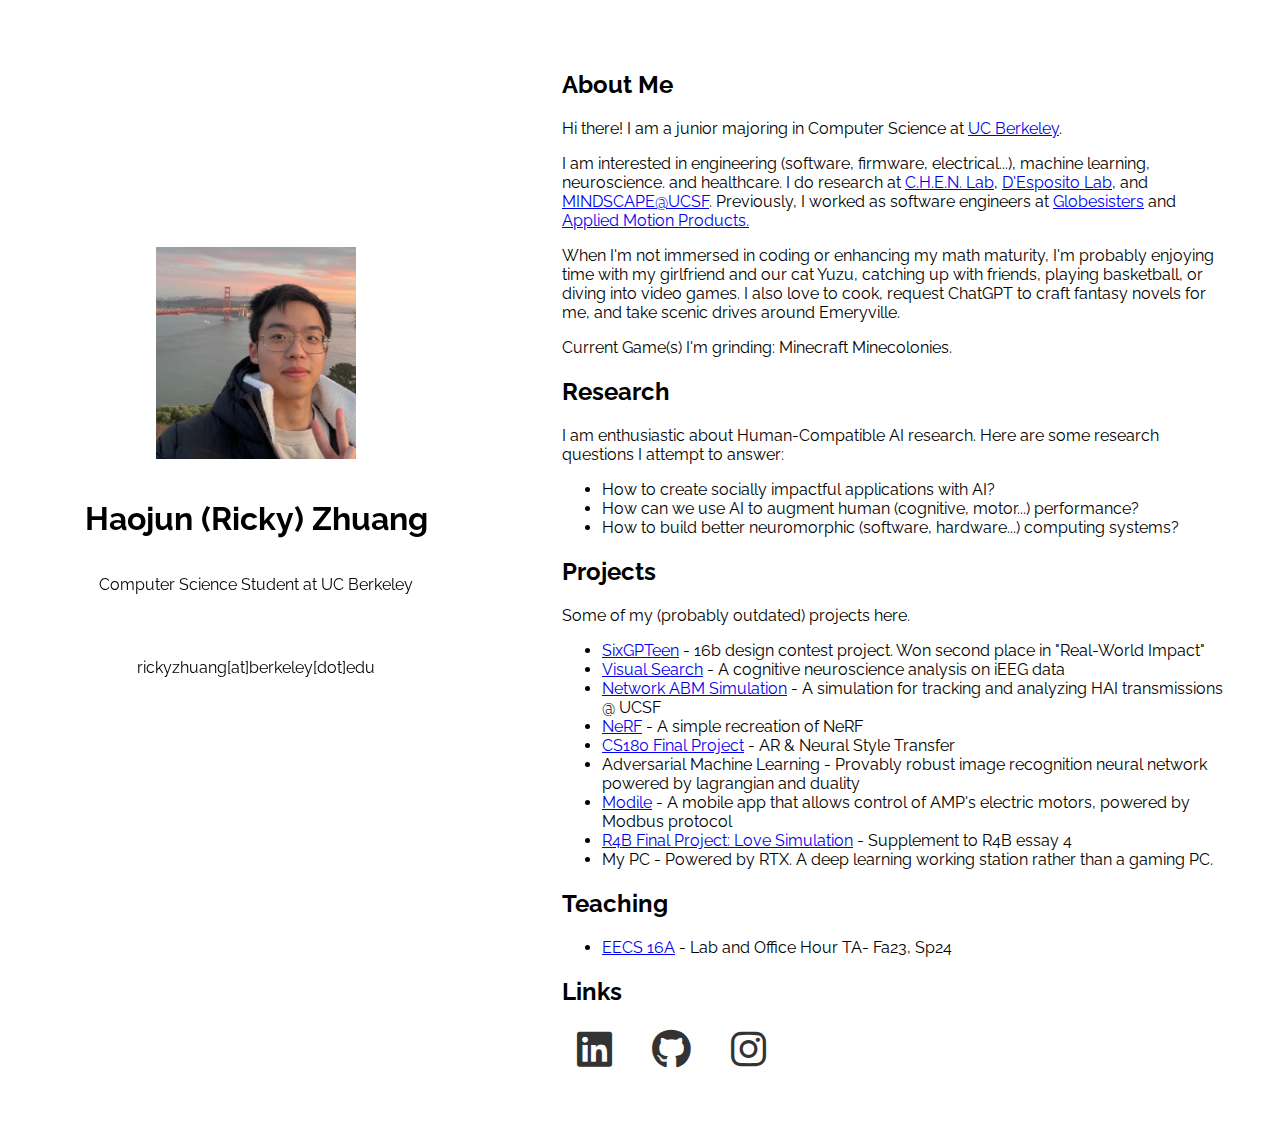
==== index.html @ f9fc4f5f "changes" ====
<!DOCTYPE html>
<html lang="en">
<head>
    <meta charset="UTF-8">
    <meta name="viewport" content="width=device-width, initial-scale=1.0">
    <title>Haojun</title>
    <link rel="stylesheet" href="style.css">
    <link rel="stylesheet" href="https://cdnjs.cloudflare.com/ajax/libs/font-awesome/6.1.1/css/all.min.css">
    <link href="https://fonts.googleapis.com/css2?family=Raleway:wght@400;700&display=swap" rel="stylesheet">
</head>
<body>
    <div class="container">
        <div class="left-panel">
            <img src="avatar3.jpeg" alt="" class="profile-photo">
            <h1>Haojun (Ricky) Zhuang</h1>
            <p>Computer Science Student at UC Berkeley<p>
            <p>rickyzhuang[at]berkeley[dot]edu</a></p>
        </div>
        <div class="right-panel">
            <section id="about">
                <h2>About Me</h2>
                <p>Hi there! I am a junior majoring in Computer Science at <a href="https://www.berkeley.edu/">UC Berkeley</a>.
                </p>
                <p>I am interested in engineering (software, firmware, electrical...), machine learning, neuroscience. and healthcare.
                    I do research at <a href="https://chenlab.io/">C.H.E.N. Lab</a>,
                        <a href="https://sites.google.com/berkeley.edu/desposito-lab">D'Esposito Lab</a>,
                        and <a href="https://mindscape.team/">MINDSCAPE@UCSF</a>.
                    Previously, I worked as software engineers at <a
                        href="https://www.globesisters.com/">Globesisters</a>
                        and <a href="https://www.applied-motion.com/s/">Applied Motion Products.</a>
                </p>
                <p>When I'm not immersed in coding or enhancing my math maturity, 
                    I'm probably enjoying time with my girlfriend and our cat Yuzu, 
                    catching up with friends, playing basketball, or diving into video games. 
                    I also love to cook, request ChatGPT to craft fantasy novels for me, 
                    and take scenic drives around Emeryville.</p>
                <p>Current Game(s) I'm grinding: Minecraft Minecolonies.</p>
            </section>
            <section id="research">
                <h2>Research</h2>
                <p>I am enthusiastic about Human-Compatible AI research. Here are some research questions I attempt to answer:</p>
                <ul>
                    <li>How to create socially impactful applications with AI?</li>
                    <li>How can we use AI to augment human (cognitive, motor...) performance?</li>
                    <li>How to build better neuromorphic (software, hardware...) computing systems?</li>

                </ul>        
            </section>
            <section id="projects">
                <h2>Projects</h2>
                <p>Some of my (probably outdated) projects here.</p>
                <ul>
                    <li><a href="https://github.com/haojunzhuang/SixGPTeen" target="_blank">SixGPTeen</a> - 16b design contest project. Won second place in "Real-World Impact"</li>
                    <li><a href="https://drive.google.com/file/d/12I_3XI1jwcKqmrii_eX2ngYXzDJK-hL8/view?usp=sharing" target="_blank">Visual Search</a> - A cognitive neuroscience analysis on iEEG data</li>
                    <li><a href="https://github.com/haojunzhuang/HAI_simulation" target="_blank">Network ABM Simulation</a> - A simulation for tracking and analyzing HAI transmissions @ UCSF</li>
                    <li><a href="https://inst.eecs.berkeley.edu/~cs180/fa23/upload/files/proj5/rickyzhuang2003/" target="_blank">NeRF</a> - A simple recreation of NeRF</li>
                    <li><a href="https://inst.eecs.berkeley.edu/~cs180/fa23/upload/files/proj6/rickyzhuang2003/" target="_blank">CS180 Final Project</a> - AR & Neural Style Transfer</li>
                    <li>Adversarial Machine Learning - Provably robust image recognition neural network powered by lagrangian and duality</li>
                    <li><a href="https://github.com/haojunzhuang/Modile" target="_blank">Modile</a> - A mobile app that allows control of AMP's electric motors, powered by Modbus protocol</li>
                    <!-- <li><a href="https://haojun.me/#/blog" target="_blank">Writer's Blog</a> - R4B essay 3</li> -->
                    <li><a href="https://haojun.me/#/simulations/love" target="_blank">R4B Final Project: Love Simulation</a> - Supplement to R4B essay 4</li>
                    <!-- <li>Gitlet - A miniature git written in java</li>
                    <li>REGULUS - An end-to-end encrypted file sharing system</li>
                    <li>CS61CPU - a digital CPU that runs RISC-V instructions</li>
                    <li>Flatland - A tale of Flatfish Xu Tao</li>
                    <li>Lapidary - Yu Long's Minecraft Mod</li> -->
                    <li>My PC - Powered by RTX. A deep learning working station rather than a gaming PC.</li>
                </ul>        
            </section>
            <section id="teaching">
                <h2>Teaching</h2>
                <ul>
                    <li><a href="https://eecs16a.org/" target="_blank">EECS 16A</a> - Lab and Office Hour TA- Fa23, Sp24</li>
                </ul>        
            </section>
            <section id="links">
                <h2>Links</h2>
                <div class="social-links">
                    <a href="https://www.linkedin.com/in/haojun-zhuang-614964220/" target="_blank" title="LinkedIn">
                        <i class="fab fa-linkedin"></i>
                    </a>
                    <a href="https://github.com/haojunzhuang" target="_blank" title="GitHub">
                        <i class="fab fa-github"></i>
                    </a>
                    <a href="https://www.instagram.com/haojunzhuang/" target="_blank" title="Instagram">
                        <i class="fab fa-instagram"></i>
                    </a>
                </div>
            </section>
        </div>
    </div>
    <!-- <footer>
        <p>© 2024 by Haojun Zhuang. All rights reserved.</p>
    </footer> -->
</body>
</html>
---- style.css ----
body {
    font-family: 'Raleway', sans-serif;
    margin: 0;
    padding: 0;
}

.container {
    display: flex;
    min-height: 100vh;
}

.left-panel {
    /* background-color: #f8f8f8; */
    padding: 20px;
    text-align: center;
    display: flex;
    flex-direction: column;
    justify-content: center;
    align-items: center;
    position: fixed;
    height: 100vh;
    width: calc(40% - 40px);
}

.profile-photo {
    width: 200px;
    height: auto;
    border-radius: 0%;
    margin-bottom: 20px;
}

.right-panel {
    /* background-color: #f8f8f8; */
    padding: 50px;
    margin-left: 40%;
}

/* Responsive styles for mobile */
@media (max-width: 768px) {
    .container {
        flex-direction: column;
    }

    .left-panel{
        height: auto;
        width: 100%;
        position: relative;
    }

    .right-panel {
        height: auto;
        width: 100%;
        margin-left: 0;
    }
}

section {
    margin-bottom: 20px;
}

footer {
    text-align: center;
    padding: 20px;
    color: #666;
    position: fixed;
    bottom: 0;
    width: 100%;
    background-color: #f8f8f8;
}

.social-links {
    margin: 20px 0;
}

.social-links a {
    margin: 0 15px;
    color: #333; 
    font-size: 40px; 
    text-decoration: none;
}

.social-links a:hover {
    color: #0077b5; 
}
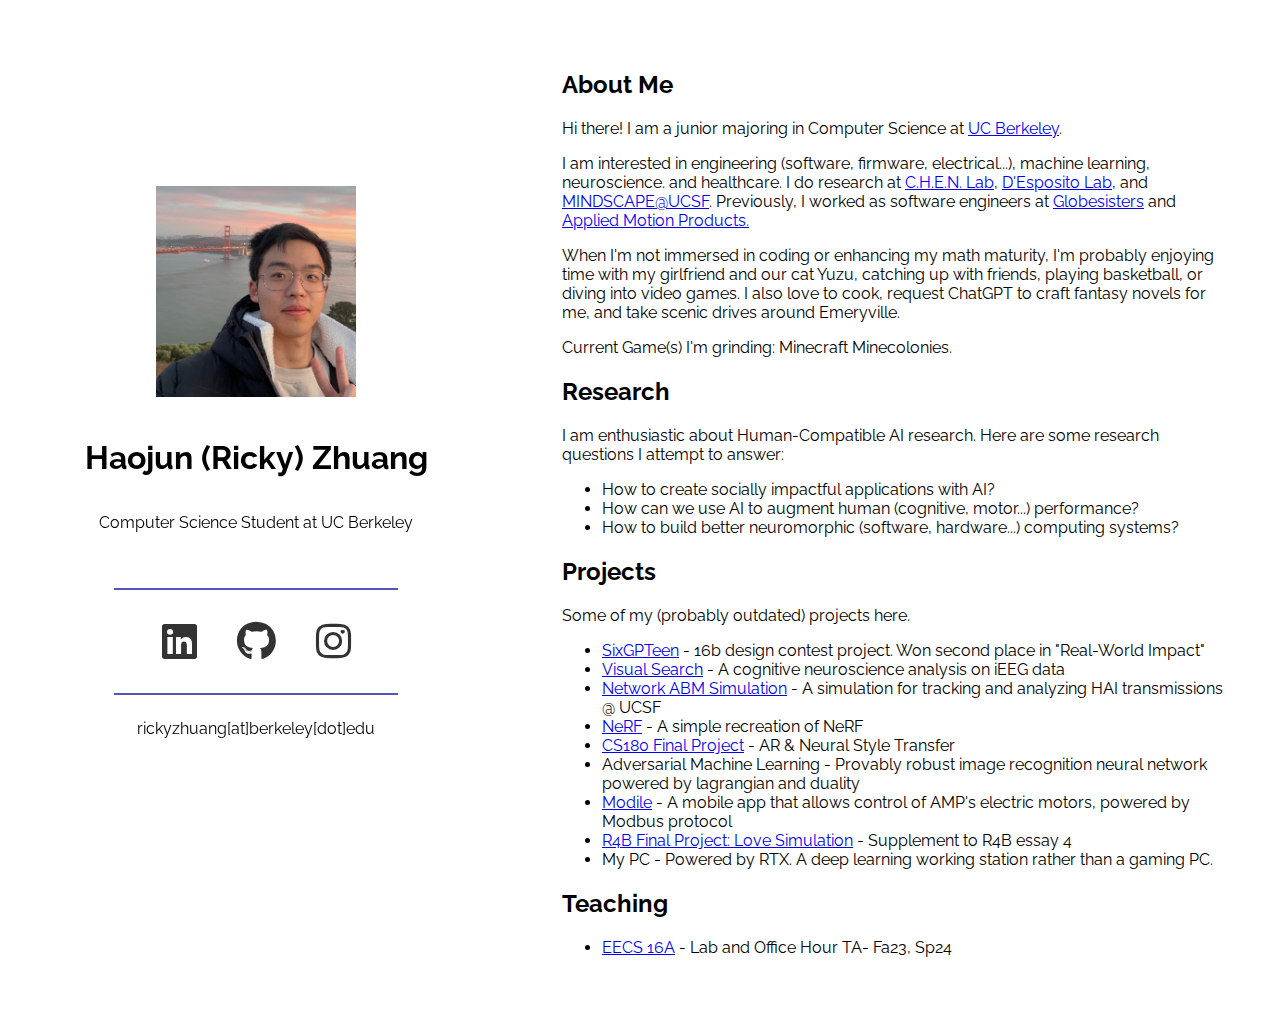
==== commit e15bd588: "move links to left" ====
--- a/index.html
+++ b/index.html
@@ -14,7 +14,20 @@
             <img src="avatar3.jpeg" alt="" class="profile-photo">
             <h1>Haojun (Ricky) Zhuang</h1>
             <p>Computer Science Student at UC Berkeley<p>
-            <p>rickyzhuang[at]berkeley[dot]edu</a></p>
+            <hr class="darkblue">
+            <div class="social-links">
+                <a href="https://www.linkedin.com/in/haojun-zhuang-614964220/" target="_blank" title="LinkedIn">
+                    <i class="fab fa-linkedin"></i>
+                </a>
+                <a href="https://github.com/haojunzhuang" target="_blank" title="GitHub">
+                    <i class="fab fa-github"></i>
+                </a>
+                <a href="https://www.instagram.com/haojunzhuang/" target="_blank" title="Instagram">
+                    <i class="fab fa-instagram"></i>
+                </a>
+            </div>
+            <hr class="darkblue">
+            <p>rickyzhuang[at]berkeley[dot]edu</p>
         </div>
         <div class="right-panel">
             <section id="about">
@@ -73,20 +86,7 @@
                     <li><a href="https://eecs16a.org/" target="_blank">EECS 16A</a> - Lab and Office Hour TA- Fa23, Sp24</li>
                 </ul>        
             </section>
-            <section id="links">
-                <h2>Links</h2>
-                <div class="social-links">
-                    <a href="https://www.linkedin.com/in/haojun-zhuang-614964220/" target="_blank" title="LinkedIn">
-                        <i class="fab fa-linkedin"></i>
-                    </a>
-                    <a href="https://github.com/haojunzhuang" target="_blank" title="GitHub">
-                        <i class="fab fa-github"></i>
-                    </a>
-                    <a href="https://www.instagram.com/haojunzhuang/" target="_blank" title="Instagram">
-                        <i class="fab fa-instagram"></i>
-                    </a>
-                </div>
-            </section>
+            
         </div>
     </div>
     <!-- <footer>
--- a/style.css
+++ b/style.css
@@ -81,4 +81,12 @@
 
 .social-links a:hover {
     color: #0077b5; 
+}
+
+hr.darkblue {
+    border: 0;
+    height: 2px; 
+    background-color: rgba(28, 28, 164, 0.751); 
+    width: 60%; 
+    align-self: stretch; 
 }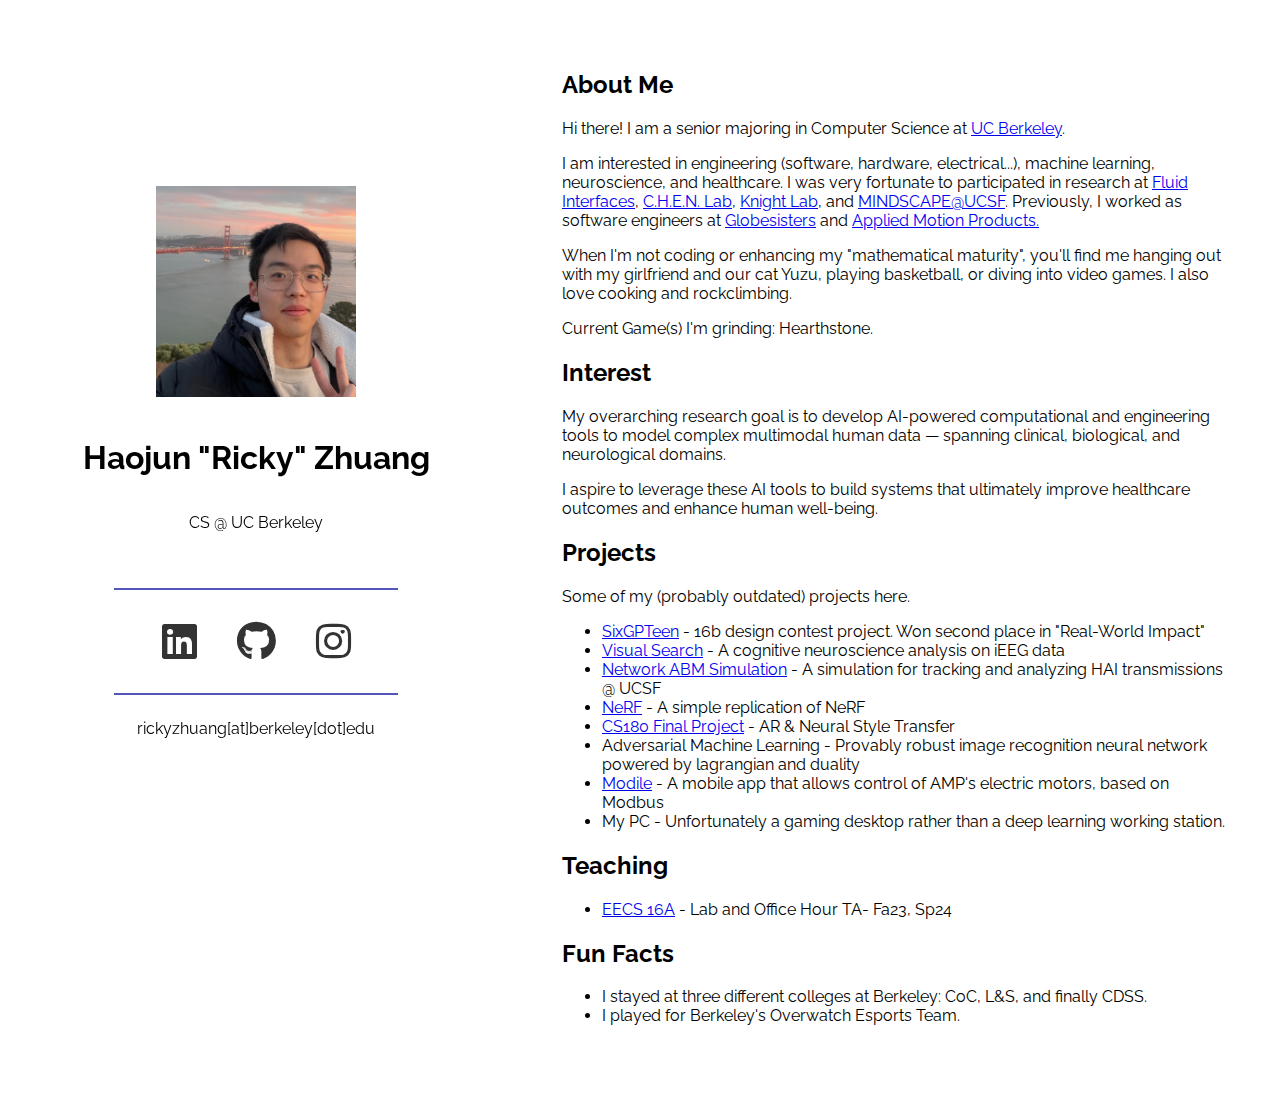
==== commit 826d34d1: "new" ====
--- a/index.html
+++ b/index.html
@@ -12,11 +12,11 @@
     <div class="container">
         <div class="left-panel">
             <img src="avatar3.jpeg" alt="" class="profile-photo">
-            <h1>Haojun (Ricky) Zhuang</h1>
-            <p>Computer Science Student at UC Berkeley<p>
+            <h1>Haojun "Ricky" Zhuang</h1>
+            <p>CS @ UC Berkeley<p>
             <hr class="darkblue">
             <div class="social-links">
-                <a href="https://www.linkedin.com/in/haojun-zhuang-614964220/" target="_blank" title="LinkedIn">
+                <a href="https://www.linkedin.com/in/haojunzhuang/" target="_blank" title="LinkedIn">
                     <i class="fab fa-linkedin"></i>
                 </a>
                 <a href="https://github.com/haojunzhuang" target="_blank" title="GitHub">
@@ -32,33 +32,34 @@
         <div class="right-panel">
             <section id="about">
                 <h2>About Me</h2>
-                <p>Hi there! I am a junior majoring in Computer Science at <a href="https://www.berkeley.edu/">UC Berkeley</a>.
+                <p>Hi there! I am a senior majoring in Computer Science at <a href="https://www.berkeley.edu/">UC Berkeley</a>.
                 </p>
-                <p>I am interested in engineering (software, firmware, electrical...), machine learning, neuroscience. and healthcare.
-                    I do research at <a href="https://chenlab.io/">C.H.E.N. Lab</a>,
-                        <a href="https://sites.google.com/berkeley.edu/desposito-lab">D'Esposito Lab</a>,
-                        and <a href="https://mindscape.team/">MINDSCAPE@UCSF</a>.
+                <p>I am interested in engineering (software, hardware, electrical...), machine learning, neuroscience, and healthcare.
+                    I was very fortunate to participated in research at 
+                    <a href="https://www.media.mit.edu/groups/fluid-interfaces/overview/">Fluid Interfaces</a>,
+                    <a href="https://chenlab.io/">C.H.E.N. Lab</a>,
+                    <a href="https://knightlab.neuro.berkeley.edu/">Knight Lab</a>,
+                    and <a href="https://mindscape.team/">MINDSCAPE@UCSF</a>.
                     Previously, I worked as software engineers at <a
-                        href="https://www.globesisters.com/">Globesisters</a>
-                        and <a href="https://www.applied-motion.com/s/">Applied Motion Products.</a>
+                    href="https://www.globesisters.com/">Globesisters</a>
+                    and <a href="https://www.applied-motion.com/s/">Applied Motion Products.</a>
                 </p>
-                <p>When I'm not immersed in coding or enhancing my math maturity, 
-                    I'm probably enjoying time with my girlfriend and our cat Yuzu, 
-                    catching up with friends, playing basketball, or diving into video games. 
-                    I also love to cook, request ChatGPT to craft fantasy novels for me, 
-                    and take scenic drives around Emeryville.</p>
-                <p>Current Game(s) I'm grinding: Minecraft Minecolonies.</p>
+                <p>When I'm not coding or enhancing my "mathematical maturity", 
+                   you'll find me hanging out with my girlfriend and our cat Yuzu, 
+                   playing basketball, or diving into video games. 
+                   I also love cooking and rockclimbing.</p>
+                <p>Current Game(s) I'm grinding: Hearthstone.</p>
             </section>
-            <section id="research">
-                <h2>Research</h2>
-                <p>I am enthusiastic about Human-Compatible AI research. Here are some research questions I attempt to answer:</p>
-                <ul>
-                    <li>How to create socially impactful applications with AI?</li>
-                    <li>How can we use AI to augment human (cognitive, motor...) performance?</li>
-                    <li>How to build better neuromorphic (software, hardware...) computing systems?</li>
 
-                </ul>        
+            <section id="research"> 
+                <h2>Interest</h2>
+                <p>My overarching research goal is to develop AI-powered computational and engineering tools 
+                   to model complex multimodal human data 
+                   — spanning clinical, biological, and neurological domains.</p>
+                <p>I aspire to leverage these AI tools to build systems that 
+                    ultimately improve healthcare outcomes and enhance human well-being.</p>
             </section>
+
             <section id="projects">
                 <h2>Projects</h2>
                 <p>Some of my (probably outdated) projects here.</p>
@@ -66,24 +67,31 @@
                     <li><a href="https://github.com/haojunzhuang/SixGPTeen" target="_blank">SixGPTeen</a> - 16b design contest project. Won second place in "Real-World Impact"</li>
                     <li><a href="https://drive.google.com/file/d/12I_3XI1jwcKqmrii_eX2ngYXzDJK-hL8/view?usp=sharing" target="_blank">Visual Search</a> - A cognitive neuroscience analysis on iEEG data</li>
                     <li><a href="https://github.com/haojunzhuang/HAI_simulation" target="_blank">Network ABM Simulation</a> - A simulation for tracking and analyzing HAI transmissions @ UCSF</li>
-                    <li><a href="https://inst.eecs.berkeley.edu/~cs180/fa23/upload/files/proj5/rickyzhuang2003/" target="_blank">NeRF</a> - A simple recreation of NeRF</li>
+                    <li><a href="https://inst.eecs.berkeley.edu/~cs180/fa23/upload/files/proj5/rickyzhuang2003/" target="_blank">NeRF</a> - A simple replication of NeRF</li>
                     <li><a href="https://inst.eecs.berkeley.edu/~cs180/fa23/upload/files/proj6/rickyzhuang2003/" target="_blank">CS180 Final Project</a> - AR & Neural Style Transfer</li>
                     <li>Adversarial Machine Learning - Provably robust image recognition neural network powered by lagrangian and duality</li>
-                    <li><a href="https://github.com/haojunzhuang/Modile" target="_blank">Modile</a> - A mobile app that allows control of AMP's electric motors, powered by Modbus protocol</li>
+                    <li><a href="https://github.com/haojunzhuang/Modile" target="_blank">Modile</a> - A mobile app that allows control of AMP's electric motors, based on Modbus</li>
                     <!-- <li><a href="https://haojun.me/#/blog" target="_blank">Writer's Blog</a> - R4B essay 3</li> -->
-                    <li><a href="https://haojun.me/#/simulations/love" target="_blank">R4B Final Project: Love Simulation</a> - Supplement to R4B essay 4</li>
+                    <!-- <li><a href="https://haojun.me/#/simulations/love" target="_blank">R4B Final Project: Love Simulation</a> - Evolutionary psychology study with agent-based simulation</li> -->
                     <!-- <li>Gitlet - A miniature git written in java</li>
                     <li>REGULUS - An end-to-end encrypted file sharing system</li>
                     <li>CS61CPU - a digital CPU that runs RISC-V instructions</li>
                     <li>Flatland - A tale of Flatfish Xu Tao</li>
                     <li>Lapidary - Yu Long's Minecraft Mod</li> -->
-                    <li>My PC - Powered by RTX. A deep learning working station rather than a gaming PC.</li>
+                    <li>My PC - Unfortunately a gaming desktop rather than a deep learning working station.</li>
                 </ul>        
             </section>
             <section id="teaching">
                 <h2>Teaching</h2>
                 <ul>
                     <li><a href="https://eecs16a.org/" target="_blank">EECS 16A</a> - Lab and Office Hour TA- Fa23, Sp24</li>
+                </ul>        
+            </section>
+            <section id="funfacts">
+                <h2>Fun Facts</h2>
+                <ul>
+                    <li>I stayed at three different colleges at Berkeley: CoC, L&S, and finally CDSS.</li>
+                    <li>I played for Berkeley's Overwatch Esports Team.</li>
                 </ul>        
             </section>
             
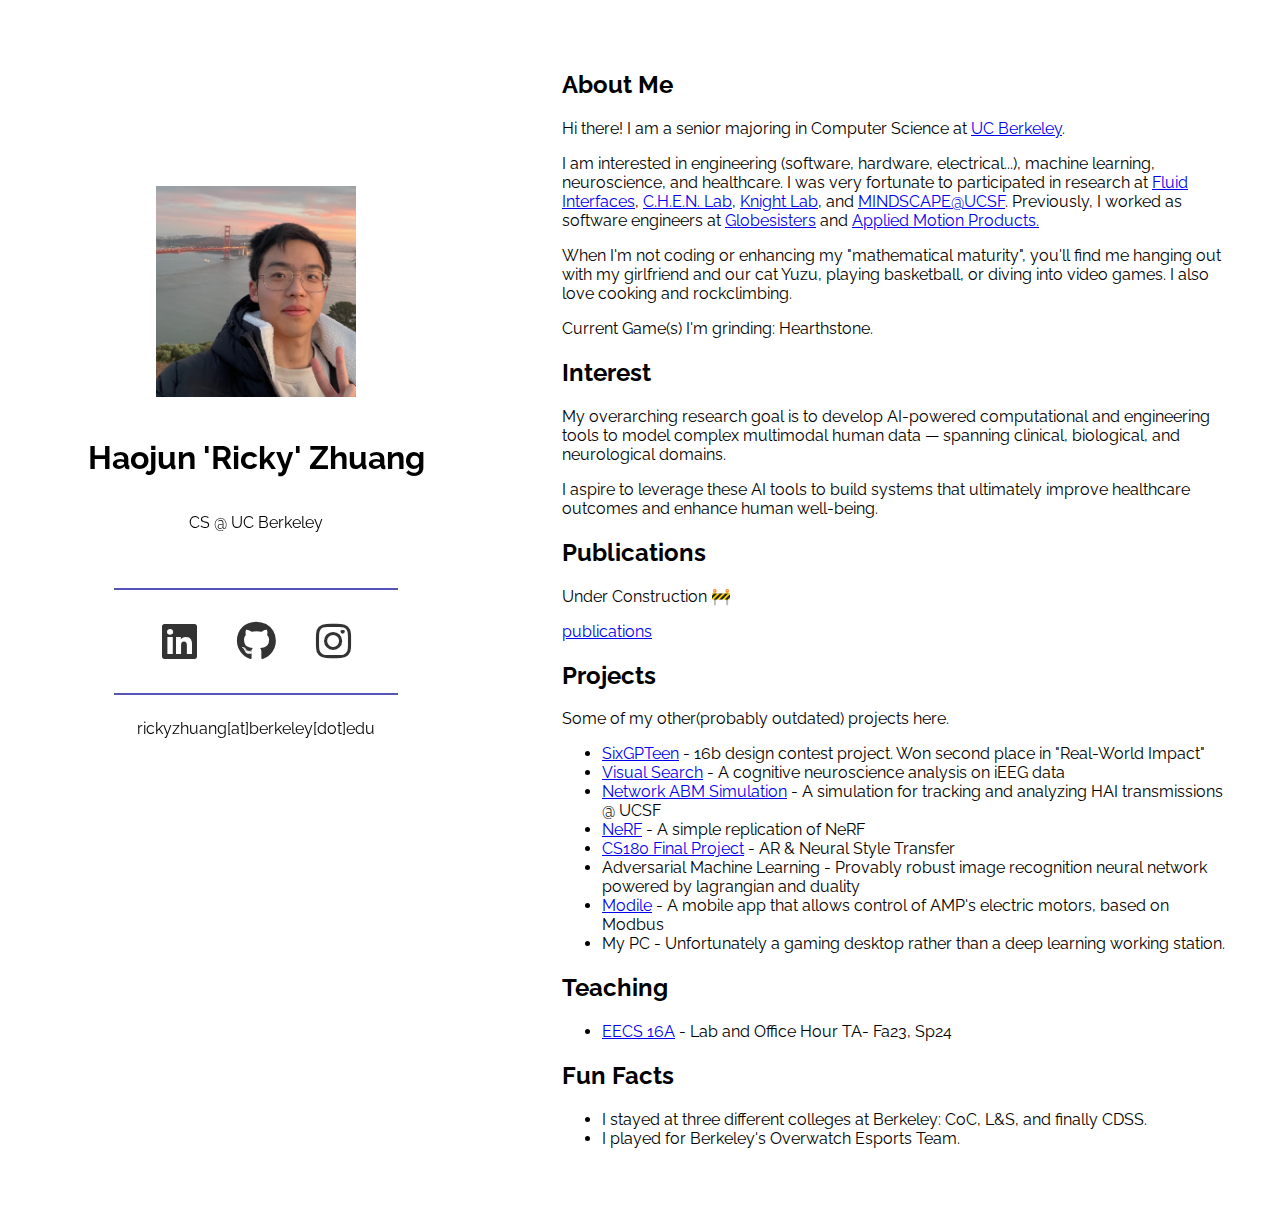
==== commit 1582c522: "add publications" ====
--- a/index.html
+++ b/index.html
@@ -12,7 +12,7 @@
     <div class="container">
         <div class="left-panel">
             <img src="avatar3.jpeg" alt="" class="profile-photo">
-            <h1>Haojun "Ricky" Zhuang</h1>
+            <h1>Haojun 'Ricky' Zhuang</h1>
             <p>CS @ UC Berkeley<p>
             <hr class="darkblue">
             <div class="social-links">
@@ -58,11 +58,14 @@
                    — spanning clinical, biological, and neurological domains.</p>
                 <p>I aspire to leverage these AI tools to build systems that 
                     ultimately improve healthcare outcomes and enhance human well-being.</p>
+                <h2>Publications</h2>
+                <p>Under Construction 🚧</p>
+                <a href="publications.html">publications</a>
             </section>
 
             <section id="projects">
                 <h2>Projects</h2>
-                <p>Some of my (probably outdated) projects here.</p>
+                <p>Some of my other(probably outdated) projects here.</p>
                 <ul>
                     <li><a href="https://github.com/haojunzhuang/SixGPTeen" target="_blank">SixGPTeen</a> - 16b design contest project. Won second place in "Real-World Impact"</li>
                     <li><a href="https://drive.google.com/file/d/12I_3XI1jwcKqmrii_eX2ngYXzDJK-hL8/view?usp=sharing" target="_blank">Visual Search</a> - A cognitive neuroscience analysis on iEEG data</li>
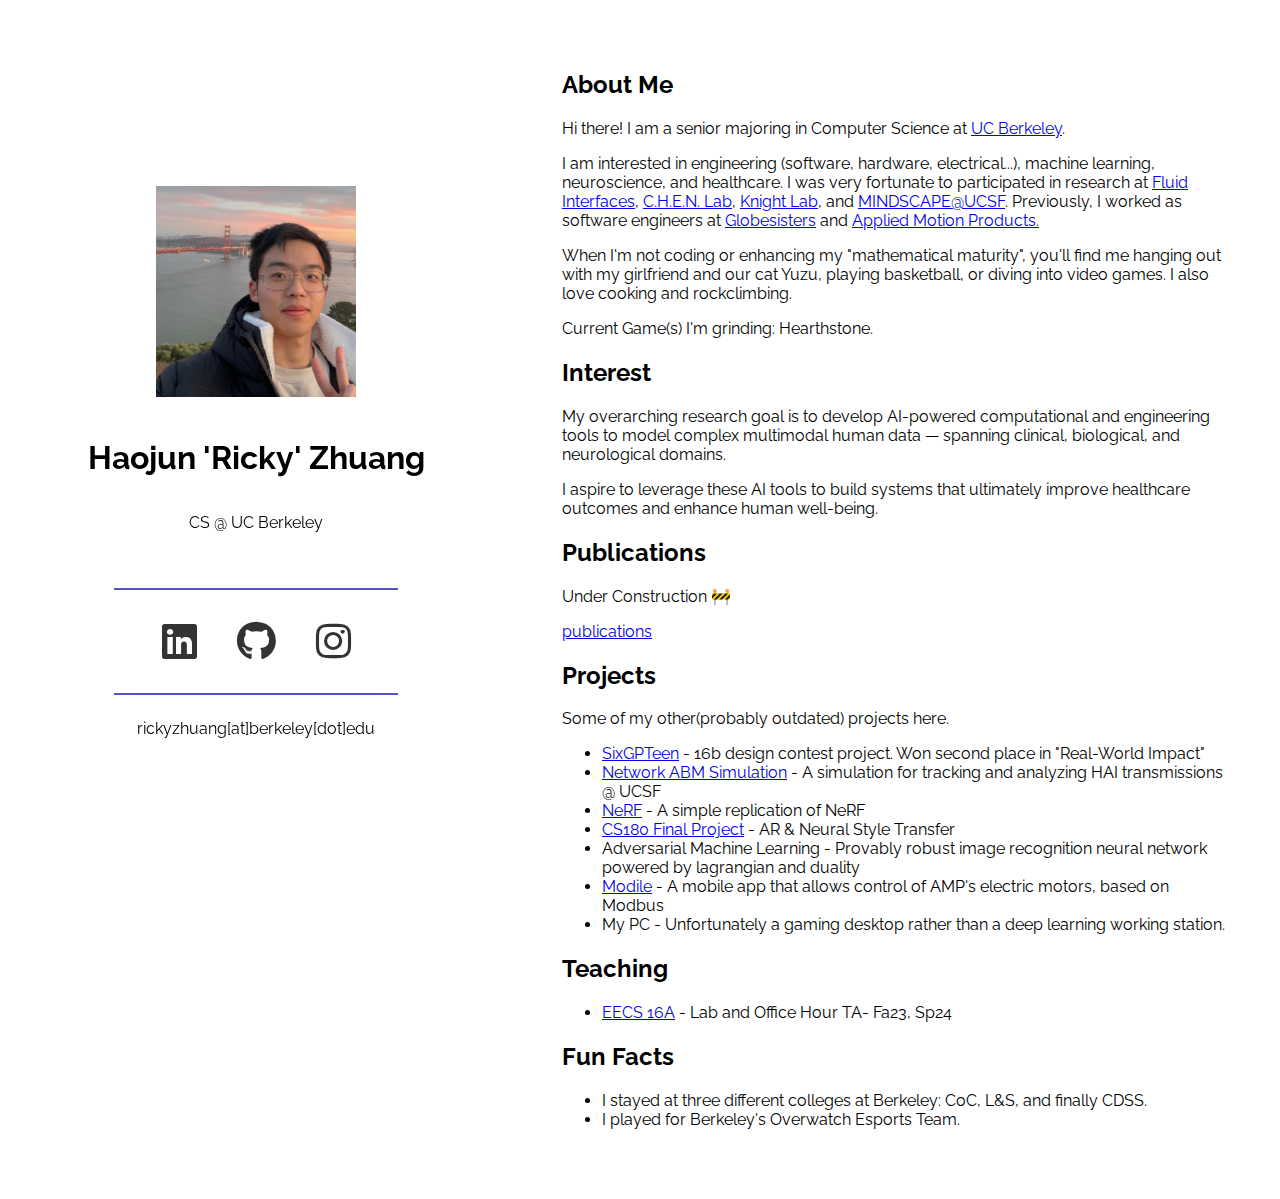
==== commit 243c5f55: "remove vs in proj" ====
--- a/index.html
+++ b/index.html
@@ -68,7 +68,7 @@
                 <p>Some of my other(probably outdated) projects here.</p>
                 <ul>
                     <li><a href="https://github.com/haojunzhuang/SixGPTeen" target="_blank">SixGPTeen</a> - 16b design contest project. Won second place in "Real-World Impact"</li>
-                    <li><a href="https://drive.google.com/file/d/12I_3XI1jwcKqmrii_eX2ngYXzDJK-hL8/view?usp=sharing" target="_blank">Visual Search</a> - A cognitive neuroscience analysis on iEEG data</li>
+                    <!-- <li><a href="https://drive.google.com/file/d/12I_3XI1jwcKqmrii_eX2ngYXzDJK-hL8/view?usp=sharing" target="_blank">Visual Search</a> - A cognitive neuroscience analysis on iEEG data</li> -->
                     <li><a href="https://github.com/haojunzhuang/HAI_simulation" target="_blank">Network ABM Simulation</a> - A simulation for tracking and analyzing HAI transmissions @ UCSF</li>
                     <li><a href="https://inst.eecs.berkeley.edu/~cs180/fa23/upload/files/proj5/rickyzhuang2003/" target="_blank">NeRF</a> - A simple replication of NeRF</li>
                     <li><a href="https://inst.eecs.berkeley.edu/~cs180/fa23/upload/files/proj6/rickyzhuang2003/" target="_blank">CS180 Final Project</a> - AR & Neural Style Transfer</li>
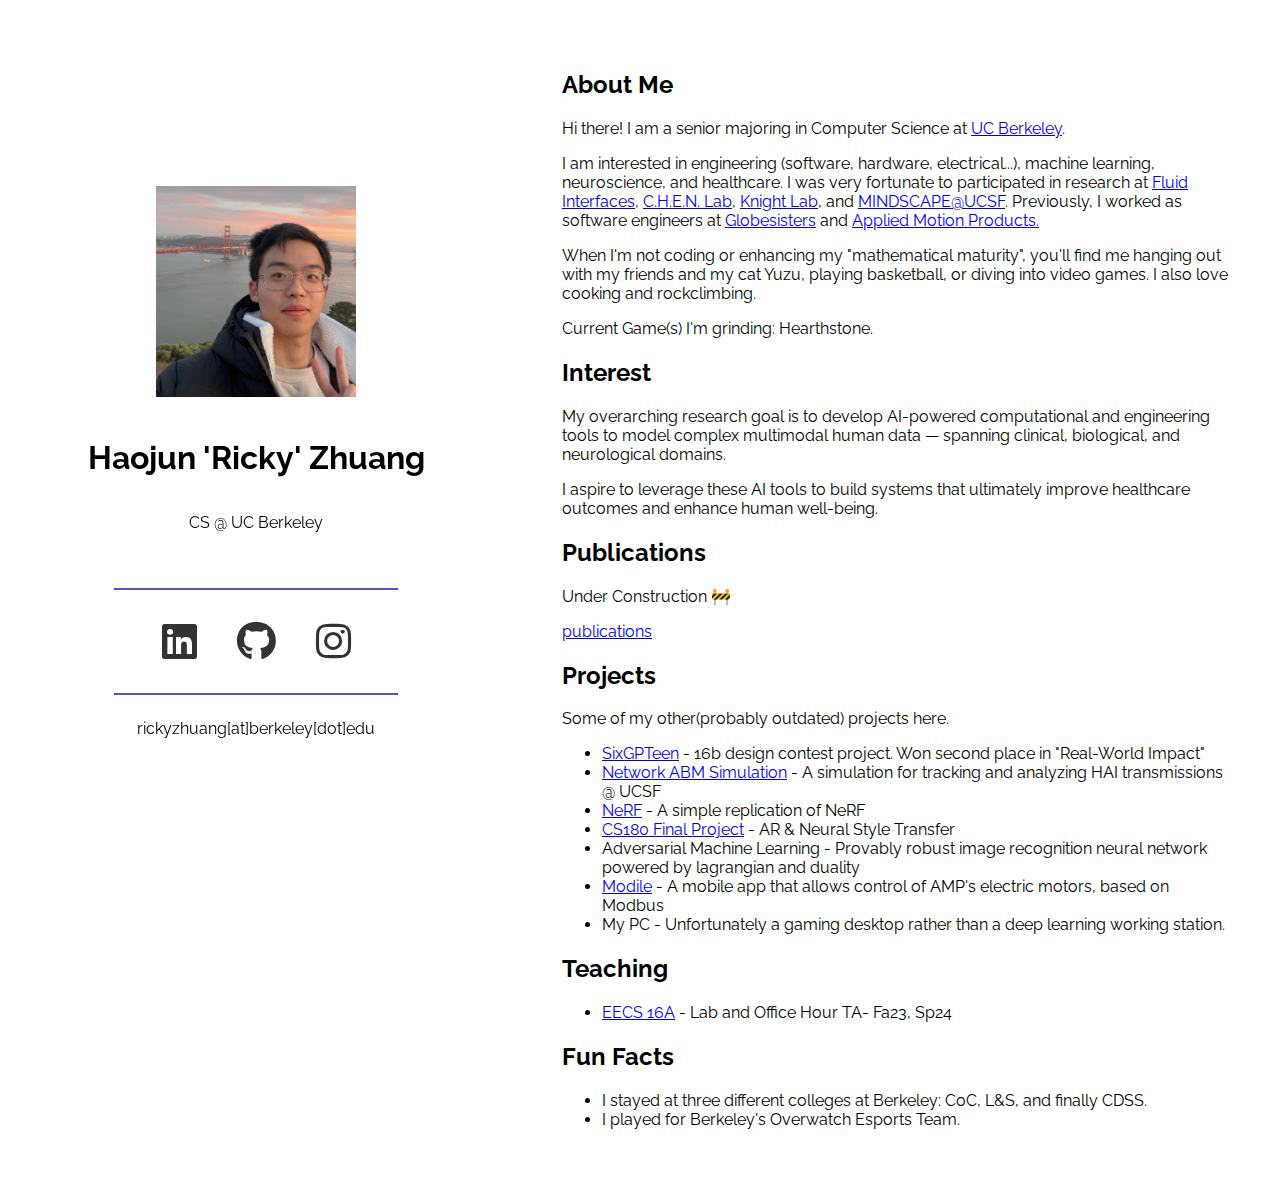
==== commit 7eb9920c: "." ====
--- a/index.html
+++ b/index.html
@@ -45,7 +45,7 @@
                     and <a href="https://www.applied-motion.com/s/">Applied Motion Products.</a>
                 </p>
                 <p>When I'm not coding or enhancing my "mathematical maturity", 
-                   you'll find me hanging out with my girlfriend and our cat Yuzu, 
+                   you'll find me hanging out with my friends and my cat Yuzu, 
                    playing basketball, or diving into video games. 
                    I also love cooking and rockclimbing.</p>
                 <p>Current Game(s) I'm grinding: Hearthstone.</p>
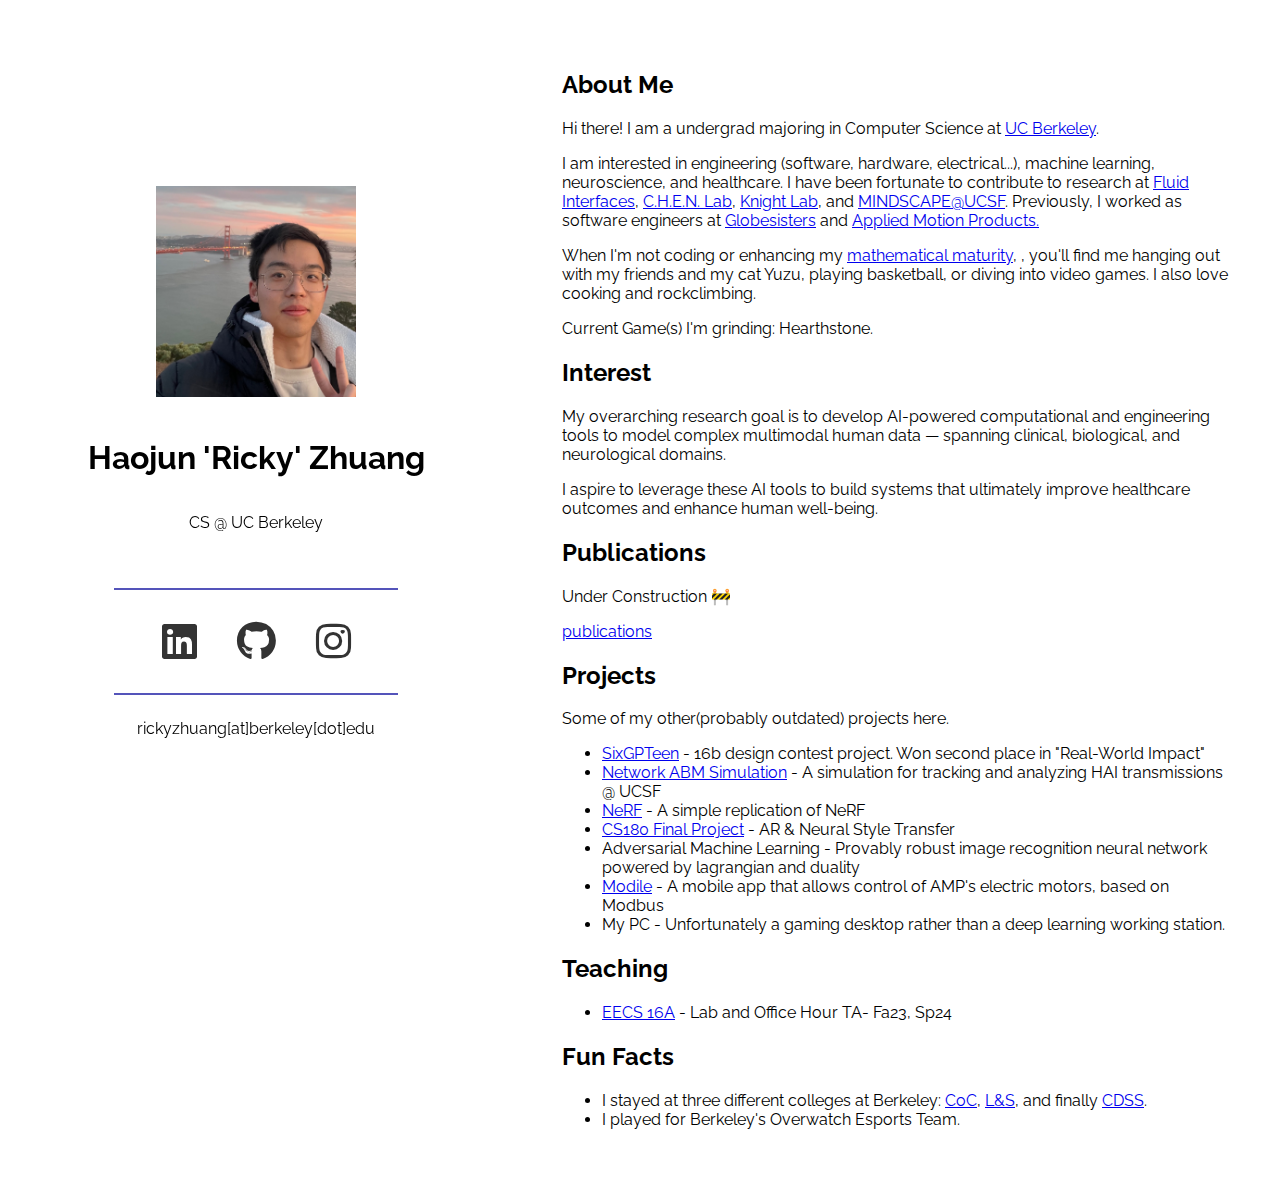
==== commit 13f3c957: "fix grammar" ====
--- a/index.html
+++ b/index.html
@@ -32,10 +32,10 @@
         <div class="right-panel">
             <section id="about">
                 <h2>About Me</h2>
-                <p>Hi there! I am a senior majoring in Computer Science at <a href="https://www.berkeley.edu/">UC Berkeley</a>.
+                <p>Hi there! I am a undergrad majoring in Computer Science at <a href="https://www.berkeley.edu/">UC Berkeley</a>.
                 </p>
                 <p>I am interested in engineering (software, hardware, electrical...), machine learning, neuroscience, and healthcare.
-                    I was very fortunate to participated in research at 
+                    I have been fortunate to contribute to research at
                     <a href="https://www.media.mit.edu/groups/fluid-interfaces/overview/">Fluid Interfaces</a>,
                     <a href="https://chenlab.io/">C.H.E.N. Lab</a>,
                     <a href="https://knightlab.neuro.berkeley.edu/">Knight Lab</a>,
@@ -44,8 +44,9 @@
                     href="https://www.globesisters.com/">Globesisters</a>
                     and <a href="https://www.applied-motion.com/s/">Applied Motion Products.</a>
                 </p>
-                <p>When I'm not coding or enhancing my "mathematical maturity", 
-                   you'll find me hanging out with my friends and my cat Yuzu, 
+                <p>When I'm not coding or enhancing my 
+                    <a href="https://www.reddit.com/r/berkeley/comments/k6e0zd/what_is_mathematical_maturity/">mathematical maturity</a>,
+                   , you'll find me hanging out with my friends and my cat Yuzu, 
                    playing basketball, or diving into video games. 
                    I also love cooking and rockclimbing.</p>
                 <p>Current Game(s) I'm grinding: Hearthstone.</p>
@@ -93,7 +94,12 @@
             <section id="funfacts">
                 <h2>Fun Facts</h2>
                 <ul>
-                    <li>I stayed at three different colleges at Berkeley: CoC, L&S, and finally CDSS.</li>
+                    <li>I stayed at three different colleges at Berkeley: 
+                        <a href="https://chemistry.berkeley.edu/home">CoC</a>,
+                        <a href="https://ls.berkeley.edu">L&S</a>,
+                        and finally 
+                        <a href="https://cdss.berkeley.edu/">CDSS</a>.
+                    </li>
                     <li>I played for Berkeley's Overwatch Esports Team.</li>
                 </ul>        
             </section>
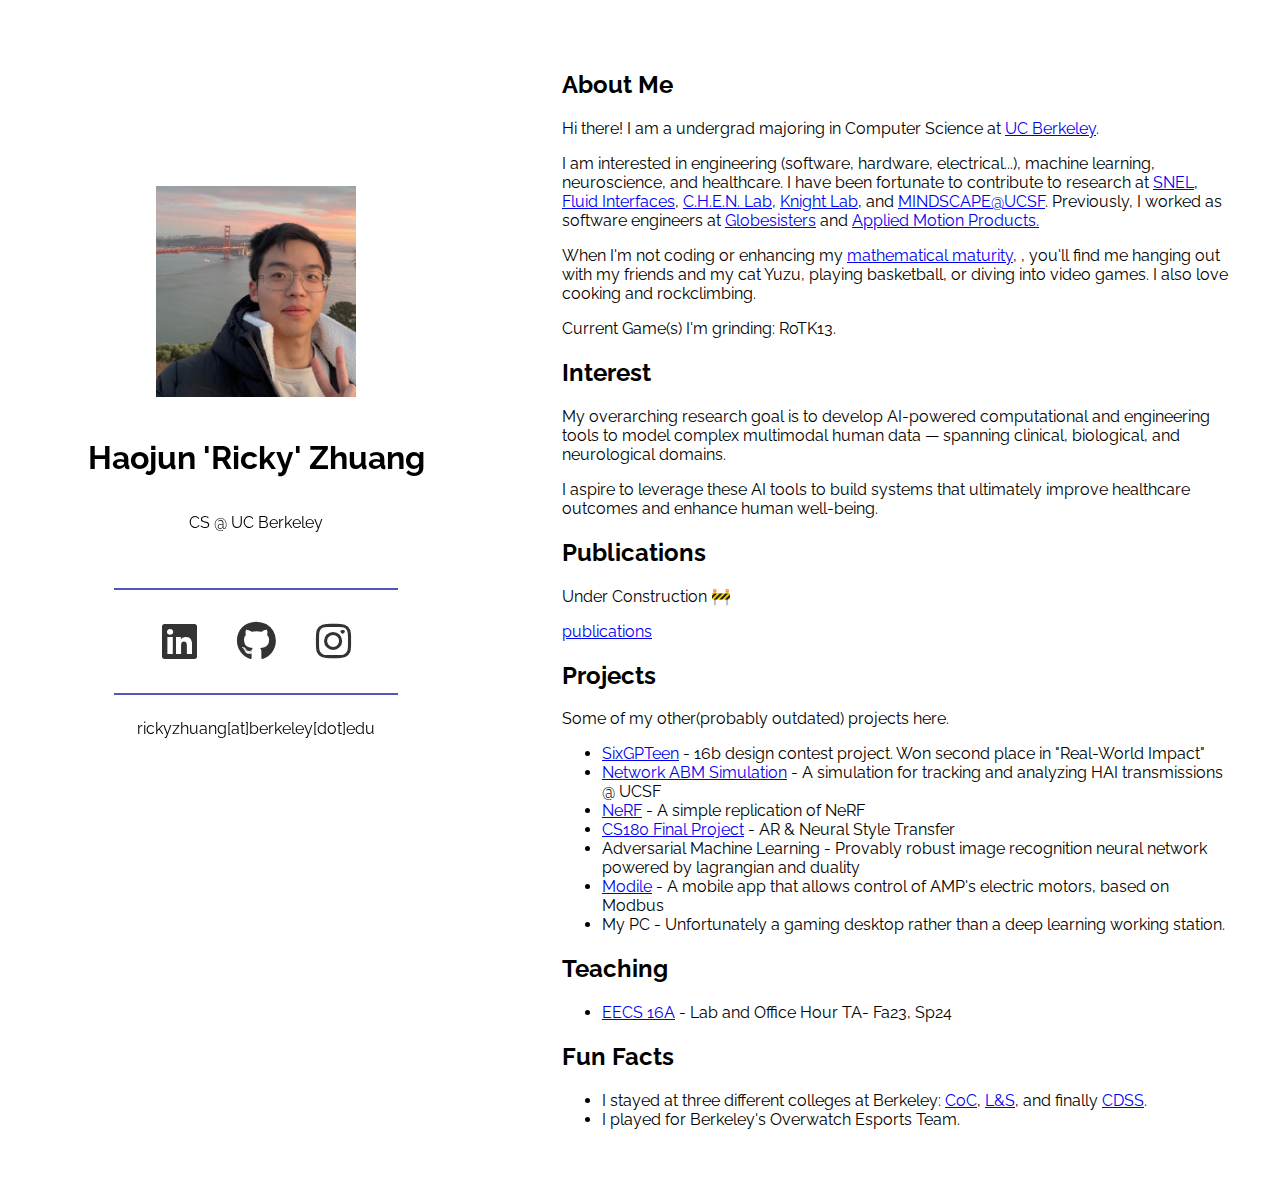
==== commit 6eea7021: "updates" ====
--- a/index.html
+++ b/index.html
@@ -36,6 +36,7 @@
                 </p>
                 <p>I am interested in engineering (software, hardware, electrical...), machine learning, neuroscience, and healthcare.
                     I have been fortunate to contribute to research at
+                    <a href="https://neuralengatberkeley.github.io/">SNEL</a>,
                     <a href="https://www.media.mit.edu/groups/fluid-interfaces/overview/">Fluid Interfaces</a>,
                     <a href="https://chenlab.io/">C.H.E.N. Lab</a>,
                     <a href="https://knightlab.neuro.berkeley.edu/">Knight Lab</a>,
@@ -49,7 +50,7 @@
                    , you'll find me hanging out with my friends and my cat Yuzu, 
                    playing basketball, or diving into video games. 
                    I also love cooking and rockclimbing.</p>
-                <p>Current Game(s) I'm grinding: Hearthstone.</p>
+                <p>Current Game(s) I'm grinding: RoTK13.</p>
             </section>
 
             <section id="research"> 
